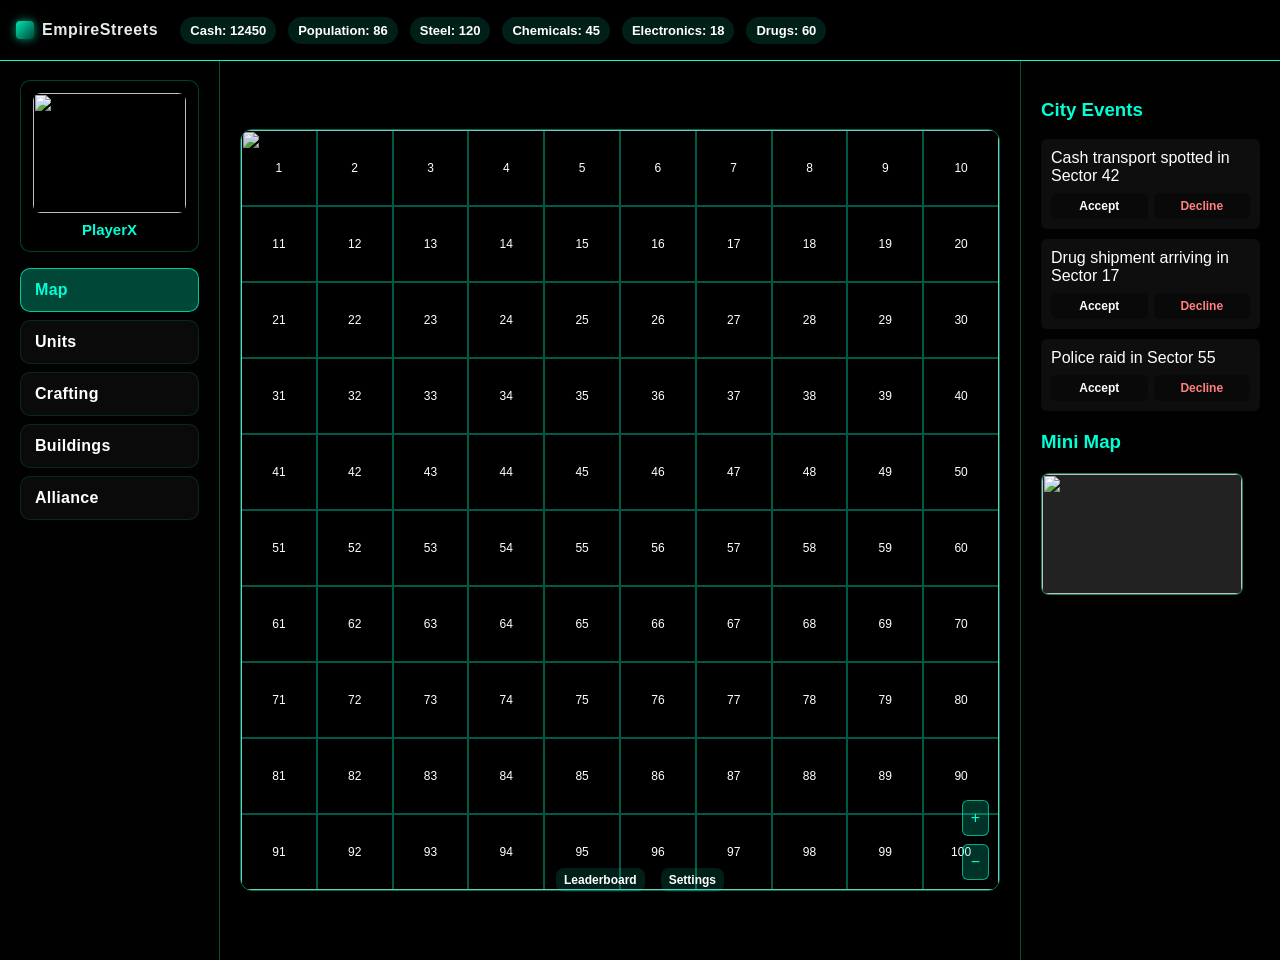
==== map.html @ 86db6366 "Add files via upload" ====
<!DOCTYPE html>
<html lang="en">
<head>
<meta charset="UTF-8">
<title>Street Empires - Map</title>

<link rel="stylesheet" href="assets/css/style.css">
</head>

<body class="page-map">

<div class="topbar">

<a class="topbar-logo" href="menu.html"><span></span>EmpireStreets</a>

<div class="resource">Cash: 12450</div><div class="resource">Population: 86</div>
<div class="resource">Steel: 120</div>
<div class="resource">Chemicals: 45</div>
<div class="resource">Electronics: 18</div>
<div class="resource">Drugs: 60</div>

</div>

<div class="corner-links">
<a class="corner-link" href="leaderboard.html">Leaderboard</a>
<a class="corner-link" href="settings.html">Settings</a>
</div>


<div class="layout">

<!-- LEFT MENU -->

<div class="sidebar">
<div class="sidebar-profile">
<a href="menu.html">
<img src="https://cdn.midjourney.com/4c0ea672-015c-4ef0-95cb-11d614d9dbee/0_1.png">
</a>
<a class="name" href="menu.html">PlayerX</a>
</div>

<div class="menu">
<a class="menu-item active" href="map.html">Map</a>
<a class="menu-item menu-open" href="#" data-panel="units">Units</a>
<a class="menu-item menu-open" href="#" data-panel="quick-links">Crafting</a>
<a class="menu-item menu-open" href="#" data-panel="quick-links">Buildings</a>
<a class="menu-item menu-open" href="#" data-panel="quick-links">Alliance</a>
</div>

</div>


<!-- MAP -->

<div class="map-area">

<div class="map-container">

<div class="map-inner" id="mapInner">

<img class="map-bg"
src="https://cdn.midjourney.com/33ac5d4d-9f94-4dea-8110-e9b5b7b50539/0_2.png">

<div class="grid" id="grid"></div>

</div>

<div class="controls">
<div class="control-btn" id="zoomIn">+</div>
<div class="control-btn" id="zoomOut">−</div>
</div>

<div class="popup" id="popup">

<h4 id="sectorTitle">Sector</h4>

<div>Owner: Neutral</div>
<div>Buildings: Casino</div>

<div class="button">Attack</div>
<div class="button">Scout</div>

</div>

</div>
</div>

<div class="glass-modal hidden" id="quickLinksModal">
<div class="glass-card">
<div class="glass-header">
<div>Quick Links</div>
<button class="glass-close" id="quickLinksClose">×</button>
</div>
<div class="glass-links">
<a href="units.html">Units</a>
<a href="#">Crafting</a>
<a href="buildings.html">Buildings</a>
<a href="alliance.html">Alliance</a>
</div>
</div>
</div>

<div class="glass-modal hidden" id="unitsModal">
<div class="glass-card">
<div class="glass-header">
<div>Units</div>
<button class="glass-close" id="unitsClose">×</button>
</div>
<div class="glass-links">
<a href="#" class="unit-open" data-unit="soldiers">Vojáci</a>
<a href="#" class="unit-open" data-unit="defenders">Obránce</a>
<a href="#" class="unit-open" data-unit="weapons">Zbraně</a>
<a href="#" class="unit-open" data-unit="vehicles">Auta</a>
</div>
</div>
</div>

<div class="glass-modal hidden" id="soldiersModal">
<div class="glass-card">
<div class="glass-header">
<div>Vojáci</div>
<button class="glass-close unit-close" data-close="soldiersModal">×</button>
</div>
<div class="glass-links">
<a href="#">Pěchota</a>
<a href="#">Odstřelovači</a>
<a href="#">Speciál</a>
</div>
</div>
</div>

<div class="glass-modal hidden" id="defendersModal">
<div class="glass-card">
<div class="glass-header">
<div>Obránce</div>
<button class="glass-close unit-close" data-close="defendersModal">×</button>
</div>
<div class="glass-links">
<a href="#">Stráž</a>
<a href="#">Štíty</a>
<a href="#">Protiútok</a>
</div>
</div>
</div>

<div class="glass-modal hidden" id="weaponsModal">
<div class="glass-card">
<div class="glass-header">
<div>Zbraně</div>
<button class="glass-close unit-close" data-close="weaponsModal">×</button>
</div>
<div class="glass-links">
<a href="#">Pistole</a>
<a href="#">Samopaly</a>
<a href="#">Těžké</a>
</div>
</div>
</div>

<div class="glass-modal hidden" id="vehiclesModal">
<div class="glass-card">
<div class="glass-header">
<div>Auta</div>
<button class="glass-close unit-close" data-close="vehiclesModal">×</button>
</div>
<div class="glass-links">
<a href="#">Dodávky</a>
<a href="#">SUV</a>
<a href="#">Obrněné</a>
</div>
</div>
</div>


<!-- RIGHT PANEL -->

<div class="panel">

<h3>City Events</h3>

<div class="event">
Cash transport spotted in Sector 42
<div class="event-actions">
<button class="event-btn accept">Accept</button>
<button class="event-btn decline">Decline</button>
</div>
</div>

<div class="event">
Drug shipment arriving in Sector 17
<div class="event-actions">
<button class="event-btn accept">Accept</button>
<button class="event-btn decline">Decline</button>
</div>
</div>

<div class="event">
Police raid in Sector 55
<div class="event-actions">
<button class="event-btn accept">Accept</button>
<button class="event-btn decline">Decline</button>
</div>
</div>

<h3 class="section-title section-title-spaced">Mini Map</h3>

<div class="minimap">
<img src="https://cdn.midjourney.com/33ac5d4d-9f94-4dea-8110-e9b5b7b50539/0_2.png">
</div>

</div>

</div>


  <script src="assets/js/map.js"></script>
</body>
</html>
---- assets/css/style.css ----
@import url("https://fonts.googleapis.com/css2?family=Bebas+Neue&display=swap");

/* Base */
:root{
--accent: #00ffd5;
--accent-soft: #b9fff2;
--accent-90: rgba(0,255,200,0.9);
--accent-70: rgba(0,255,200,0.7);
--accent-60: rgba(0,255,200,0.6);
--accent-50: rgba(0,255,200,0.5);
--accent-40: rgba(0,255,200,0.4);
--accent-35: rgba(0,255,200,0.35);
--accent-30: rgba(0,255,200,0.3);
--accent-28: rgba(0,255,200,0.28);
--accent-25: rgba(0,255,200,0.25);
--accent-20: rgba(0,255,200,0.2);
--accent-18: rgba(0,255,200,0.18);
--accent-15: rgba(0,255,200,0.15);
--accent-12: rgba(0,255,200,0.12);
--accent-10: rgba(0,255,200,0.1);

}

body{
margin:0;
font-family:Arial, Helvetica, sans-serif;
color:white;
}

body.page-dashboard{
background-attachment:fixed;
}

a{
color:inherit;
text-decoration:none;
}

.section-title{
color:var(--neon-purple);
margin:0 0 10px;
}

.section-title-spaced{
margin-top:20px;
}

.page-menu .menu-title{
text-align:center;
font-family:"Bebas Neue", Arial, Helvetica, sans-serif;
letter-spacing:1px;
margin-top:10px;
grid-column:2;
text-align:left;
}

/* Shared Topbar */
.topbar{
display:flex;
justify-content:flex-start;
gap:12px;
padding:12px 16px;
background:rgba(0,0,0,0.8);
border-bottom:1px solid var(--accent-40);
align-items:center;
}

/* Align resources to the right on desktop topbar without moving the logo */
.page-dashboard .topbar .resource:first-of-type{
margin-left:auto;
}

.page-dashboard .topbar .resource:last-of-type{
margin-right:0;
}

.corner-links{
position:fixed;
top:12px;
right:16px;
display:flex;
gap:28px;
z-index:20;
}

.page-menu .corner-links{
right:50px;
}

.corner-link{
color:var(--neon-purple);
font-weight:bold;
padding:6px 10px;
border:1px solid var(--neon-green-70);
border-radius:8px;
background:var(--accent-12);
transition:transform 0.15s ease, box-shadow 0.15s ease;
box-shadow:0 0 10px var(--accent-15), 0 0 10px var(--neon-purple-70);
}

.corner-link:hover{
transform:scale(1.06);
box-shadow:0 0 16px var(--accent-35), 0 0 16px var(--neon-yellow-70);
}

.corner-link.active{
background:var(--accent-18);
border-color:var(--neon-yellow);
color:var(--neon-yellow);
box-shadow:0 0 16px var(--accent-50), 0 0 16px var(--neon-yellow-70);
}

.topbar-logo{
display:inline-flex;
align-items:center;
gap:8px;
font-weight:bold;
color:#e6ebeb;
letter-spacing:0.6px;
margin-right:10px;
}

.topbar-logo span{
display:inline-flex;
width:18px;
height:18px;
border-radius:4px;
background:linear-gradient(135deg, var(--accent-90), rgba(0,180,140,0.4));
box-shadow:0 0 10px var(--accent-60);
}

.topbar-logo:hover{
color:var(--accent-soft);
}

.topbar-link{
color:var(--accent);
font-weight:bold;
padding:6px 10px;
border:1px solid var(--accent-35);
border-radius:8px;
background:var(--accent-12);
transition:transform 0.15s ease, box-shadow 0.15s ease;
box-shadow:0 0 10px var(--accent-15);
}

.topbar-link:hover{
transform:scale(1.06);
box-shadow:0 0 16px var(--accent-35);
}

.topbar-sub{
position:fixed;
top:60px;
left:16px;
z-index:15;
}
.resource{
color:var(--neon-yellow);
font-weight:bold;
background:var(--accent-12);
border:1px solid var(--neon-purple-70);
padding:6px 10px;
border-radius:999px;
font-size:13px;
transition:transform 0.15s ease, box-shadow 0.15s ease;
box-shadow:0 0 10px var(--accent-15), 0 0 12px var(--neon-yellow-70);
}

.resource:hover{
transform:scale(1.06);
box-shadow:0 0 16px var(--accent-35), 0 0 18px var(--neon-yellow-70);
}

/* Dashboard Pages (menu/buildings/alliance/leaderboard/settings) */
body.page-dashboard{
background:url("https://cdn.midjourney.com/411f7673-29dc-4af8-a773-c86cf4a7809a/0_2.png");
background-size:cover;
background-position:center;
background-repeat:no-repeat;
background-attachment:fixed;
}

body.page-dashboard::before{
content:"";
position:fixed;
top:0;
left:0;
width:100%;
height:100%;
background:rgba(0,0,0,0.75);
z-index:-1;
backdrop-filter:blur(2px);
}

.page-menu #matrix{
position:fixed;
top:0;
left:0;
width:100%;
height:100%;
opacity:0.25;
z-index:-2;
pointer-events:none;
}

.page-dashboard .container{
width:1100px;
margin:40px auto 40px 300px;
display:grid;
grid-template-columns:240px 1fr;
gap:30px;
}

.page-dashboard .player-card{
grid-column:2;
background:rgba(0,0,0,0.7);
padding:20px;
border-radius:10px;
border:1px solid var(--accent-20);
box-shadow:0 12px 40px rgba(0,0,0,0.45);
display:grid;
grid-template-columns:220px 1fr;
gap:24px;
align-items:center;
margin-top:12px;
}

.page-dashboard .player-actions{
grid-column:2;
display:flex;
gap:14px;
margin-top:16px;
}

.page-dashboard .player-actions .menu-item{
text-align:center;
padding:14px 16px;
font-size:16px;
}

.page-dashboard .player-card img{
width:100%;
height:300px;
object-fit:contain;
background:rgba(0,0,0,0.6);
border-radius:10px;
margin-bottom:15px;
border:1px solid var(--accent-20);
}

.page-dashboard .player-info{
display:flex;
flex-direction:column;
gap:12px;
}

.page-dashboard .player-name{
font-size:34px;
color:var(--neon-yellow);
text-align:left;
}

.page-dashboard .stat{
margin-top:8px;
font-size:19px;
color:var(--neon-green);
text-align:left;
}

.page-dashboard .page-title{
grid-column:2;
text-align:center;
margin:0 0 6px;
color:var(--neon-purple);
font-size:28px;
letter-spacing:0.6px;
}

.page-dashboard .page-subtitle{
grid-column:2;
text-align:center;
margin:0 0 18px;
color:var(--neon-green);
font-size:16px;
}

.page-map .page-title,
.page-registrace .page-title{
grid-column:1 / span 2;
text-align:center;
margin:0 0 6px;
color:var(--accent);
font-size:24px;
letter-spacing:0.6px;
}

.page-map .page-subtitle,
.page-registrace .page-subtitle{
grid-column:1 / span 2;
text-align:center;
margin:0 0 12px;
color:var(--accent-soft);
font-size:14px;
}

.page-dashboard .content{
grid-column:2;
background:rgba(0,0,0,0.7);
padding:20px;
border-radius:10px;
border:1px solid var(--accent-20);
box-shadow:0 12px 40px rgba(0,0,0,0.45);
margin-top:40px;
}

.page-dashboard .menu{
position:fixed;
left:40px;
top:140px;
display:flex;
flex-direction:column;
gap:16px;
margin:0;
max-width:220px;
width:220px;
background:rgba(0,0,0,0.55);
border:1px solid var(--accent-20);
border-radius:16px;
padding:16px;
box-shadow:0 16px 40px rgba(0,0,0,0.5);
align-items:flex-start;
}

.page-dashboard .menu-link{
position:fixed;
left:40px;
top:520px;
max-width:220px;
width:220px;
text-align:left;
padding-left:0;
margin:0;
z-index:15;
}

.page-dashboard .menu-link .menu-item{
padding:14px 16px;
font-size:16px;
background:rgba(0,0,0,0.55);
}

.page-dashboard .menu-item{
background:rgba(0,0,0,0.35);
backdrop-filter:blur(10px);
padding:22px 20px;
text-align:left;
border-radius:10px;
font-size:18px;
cursor:pointer;
border:1px solid var(--accent-35);
color:white;
display:block;
width:100%;
box-shadow:0 0 20px var(--accent-15), inset 0 0 12px var(--accent-10);
transition:transform 0.15s ease, box-shadow 0.15s ease, border-color 0.15s ease, background 0.15s ease;
}

.page-dashboard .menu-item:hover{
background:var(--accent-12);
border-color:var(--accent-70);
box-shadow:0 0 28px var(--accent-35), 0 0 18px var(--neon-purple-70), inset 0 0 16px var(--accent-20);
transform:translateY(-2px);
}

.page-dashboard .menu-item.active{
background:var(--accent-18);
border-color:var(--accent-90);
color:var(--accent);
box-shadow:0 0 32px var(--accent-50), 0 0 20px var(--neon-yellow-70), inset 0 0 18px var(--accent-25);
}

.page-dashboard .menu-profile{
display:flex;
align-items:center;
gap:10px;
padding:10px;
border-radius:12px;
border:1px solid var(--accent-20);
background:rgba(0,0,0,0.55);
color:white;
width:100%;
}

.page-dashboard .menu-profile img{
width:36px;
height:36px;
border-radius:8px;
object-fit:cover;
border:1px solid var(--accent-20);
}

.page-dashboard .menu-profile .name{
font-weight:bold;
color:var(--accent);
font-size:14px;
}

/* Menu (Dashboard) specific */
.page-menu .events{
position:fixed;
right:50px;
top:120px;
max-width:220px;
width:220px;
background:rgba(0,0,0,0.7);
padding:14px;
border-radius:10px;
}


.page-units .units-cards{
grid-column:2;
display:grid;
grid-template-columns:repeat(2,1fr);
gap:16px;
margin-top:16px;
}

.page-units .unit-card{
background:rgba(0,0,0,0.55);
border:1px solid var(--accent-20);
border-radius:12px;
padding:14px;
box-shadow:0 10px 24px rgba(0,0,0,0.45);
display:block;
color:inherit;
text-decoration:none;
cursor:pointer;
appearance:none;
}

.page-units .unit-card:hover{
background:var(--accent-12);
border-color:var(--accent-70);
box-shadow:0 12px 28px var(--accent-35);
}

.page-units .unit-category.active{
background:var(--accent-15);
border-color:var(--accent-70);
box-shadow:0 0 18px var(--accent-25);
}

.page-units .unit-title{
color:var(--neon-purple);
font-weight:bold;
margin-bottom:6px;
}

.page-units .unit-desc{
color:var(--accent-soft);
font-size:13px;
}

.page-units .unit-list{
grid-template-columns:1fr;
gap:10px;
margin-top:6px;
}

.page-units .unit-meta{
margin-top:6px;
color:var(--accent-soft);
font-size:12px;
font-weight:normal;
}

.page-units .unit-empty{
display:none;
margin-top:8px;
padding:10px 12px;
border-radius:10px;
border:1px dashed var(--accent-25);
color:var(--accent-soft);
background:rgba(0,0,0,0.35);
}

.page-menu .event{
background:rgba(255,255,255,0.05);
padding:10px;
margin-top:10px;
border-radius:5px;
font-size:14px;
}

.page-menu .event-actions{
margin-top:10px;
display:flex;
gap:8px;
}

.page-menu .event-btn{
flex:1;
padding:8px;
border-radius:6px;
border:1px solid var(--neon-green-70);
background:rgba(0,0,0,0.35);
backdrop-filter:blur(6px);
color:var(--neon-green);
cursor:pointer;
font-weight:bold;
box-shadow:0 0 16px var(--accent-25), 0 0 12px var(--neon-green-70), inset 0 0 10px var(--accent-15);
transition:transform 0.12s ease, box-shadow 0.12s ease, background 0.12s ease, border-color 0.12s ease;
}

.page-menu .event-btn.accept{
color:var(--neon-green);
}

.page-menu .event-btn:hover{
background:var(--accent-15);
border-color:var(--neon-green);
box-shadow:0 0 22px var(--neon-green-70), inset 0 0 12px var(--accent-25);
transform:translateY(-1px);
}

.page-menu .event-btn.decline{
border-color:rgba(255,80,80,0.6);
color:#ff8080;
box-shadow:0 0 16px rgba(255,80,80,0.25), inset 0 0 10px rgba(255,80,80,0.15);
}

.page-menu .event-btn.decline:hover{
background:rgba(255,80,80,0.12);
border-color:rgba(255,80,80,0.9);
box-shadow:0 0 22px rgba(255,80,80,0.45), inset 0 0 12px rgba(255,80,80,0.25);
}

.page-menu .event-status{
margin-top:8px;
font-size:12px;
color:var(--accent-soft);
}

/* Buildings */
.page-buildings .building{
background:rgba(255,255,255,0.05);
border:1px solid var(--accent-20);
padding:12px;
margin-top:12px;
border-radius:8px;
}

.page-buildings .building-cards{
display:grid;
grid-template-columns:repeat(2,1fr);
gap:12px;
margin-bottom:12px;
}

.page-buildings .building-card{
display:block;
padding:12px;
border-radius:10px;
border:1px solid var(--accent-20);
background:rgba(0,0,0,0.55);
color:var(--neon-purple);
font-weight:bold;
text-decoration:none;
text-align:left;
cursor:pointer;
appearance:none;
}

.page-buildings .building-card:hover{
background:var(--accent-12);
border-color:var(--accent-70);
}

.page-buildings .building-category.active{
background:var(--accent-15);
border-color:var(--accent-70);
box-shadow:0 0 18px var(--accent-25);
}

.page-buildings .building-list{
grid-template-columns:1fr;
gap:10px;
margin-top:6px;
}

.page-buildings .building-meta{
display:block;
margin-top:6px;
font-size:12px;
color:var(--accent-soft);
font-weight:normal;
}

.page-buildings .building-empty{
display:none;
margin-top:8px;
padding:10px 12px;
border-radius:10px;
border:1px dashed var(--accent-25);
color:var(--accent-soft);
background:rgba(0,0,0,0.35);
}

.page-buildings .queue{
margin-top:15px;
font-size:14px;
color:var(--accent-soft);
}

/* Alliance */
.page-alliance .member{
background:rgba(255,255,255,0.05);
border:1px solid var(--accent-20);
padding:10px;
margin-top:10px;
border-radius:8px;
}

.page-alliance .perks{
margin-top:15px;
font-size:14px;
color:var(--accent-soft);
}

.page-alliance .chat-panel{
margin-top:16px;
background:rgba(0,0,0,0.6);
border:1px solid var(--accent-20);
border-radius:12px;
padding:12px;
display:flex;
flex-direction:column;
gap:10px;
}

.page-alliance .chat-header{
color:var(--neon-purple);
font-weight:bold;
}

.page-alliance .chat-messages{
max-height:220px;
overflow:auto;
display:flex;
flex-direction:column;
gap:8px;
padding-right:4px;
}

.page-alliance .chat-message{
background:rgba(255,255,255,0.05);
border:1px solid var(--accent-20);
border-radius:10px;
padding:8px 10px;
display:flex;
flex-wrap:wrap;
gap:6px;
align-items:center;
}

.page-alliance .chat-time{
color:var(--accent-soft);
font-size:11px;
opacity:0.8;
}

.page-alliance .chat-name{
color:var(--accent);
font-weight:bold;
margin-right:6px;
}

.page-alliance .chat-text{
color:var(--accent-soft);
}

.page-alliance .chat-input{
display:flex;
gap:8px;
}

.page-alliance .chat-color{
position:relative;
width:28px;
height:28px;
flex:0 0 auto;
}

.page-alliance .chat-color-btn{
width:28px;
height:28px;
border-radius:8px;
border:1px solid var(--accent-20);
background:rgba(0,0,0,0.5);
cursor:pointer;
}

.page-alliance .chat-color input[type="color"]{
position:absolute;
inset:0;
opacity:0;
cursor:pointer;
}

.page-alliance .chat-input input{
flex:1;
background:rgba(0,0,0,0.5);
border:1px solid var(--accent-20);
border-radius:8px;
padding:8px 10px;
color:white;
}

.page-alliance .chat-input button{
background:rgba(0,0,0,0.45);
border:1px solid var(--accent-60);
color:var(--accent);
border-radius:8px;
padding:8px 12px;
font-weight:bold;
cursor:pointer;
}

.page-alliance .chat-input button:hover{
background:var(--accent-12);
border-color:var(--accent-90);
}

/* Leaderboard */
.page-leaderboard .table{
width:100%;
border-collapse:collapse;
margin-top:10px;
}

.page-leaderboard .table th,
.page-leaderboard .table td{
border-bottom:1px solid var(--accent-20);
padding:10px;
text-align:left;
}

.page-leaderboard .table th{
color:var(--neon-purple);
}

/* Settings */
.page-settings .setting{
background:rgba(255,255,255,0.05);
border:1px solid var(--accent-20);
padding:12px;
margin-top:12px;
border-radius:8px;
}

.page-settings .setting span{
color:var(--accent-soft);
}

/* Units */
.page-units .unit{
background:rgba(255,255,255,0.05);
border:1px solid var(--accent-20);
padding:12px;
margin-top:12px;
border-radius:8px;
}

.page-units .unit-queue{
margin-top:15px;
font-size:14px;
color:var(--accent-soft);
}

/* Map */
body.page-map{
background:#050505;
overflow:hidden;
}

.page-map .topbar{
position:fixed;
top:0;
width:100%;
height:60px;
align-items:center;
background:rgba(0,0,0,0.85);
border-bottom:1px solid var(--accent);
z-index:10;
padding:0 16px;
}

.page-map .layout{
display:grid;
grid-template-columns:220px 1fr 260px;
height:100vh;
padding-top:60px;
}

.page-map .sidebar{
background:rgba(0,0,0,0.85);
border-right:1px solid var(--accent-30);
padding:20px;
}

.page-map .logo{
font-size:22px;
color:var(--accent);
margin-bottom:25px;
text-align:center;
}

.page-map .sidebar-profile{
background:rgba(0,0,0,0.7);
border:1px solid var(--accent-25);
border-radius:10px;
padding:12px;
margin-bottom:16px;
text-align:center;
}

.page-map .sidebar-profile img{
width:100%;
height:120px;
object-fit:contain;
border-radius:8px;
margin-bottom:8px;
}

.page-map .sidebar-profile .name{
color:var(--accent);
font-weight:bold;
font-size:15px;
}

.page-map .menu{
display:flex;
flex-direction:column;
gap:8px;
}

.page-map .menu-item{
display:flex;
align-items:center;
gap:10px;
padding:12px 14px;
background:rgba(255,255,255,0.04);
border:1px solid var(--accent-12);
border-radius:10px;
color:white;
font-weight:bold;
letter-spacing:0.3px;
transition:transform 0.15s ease, background 0.15s ease, border-color 0.15s ease;
}

.page-map .menu-item:hover{
background:var(--accent-18);
border-color:var(--accent-50);
transform:translateX(4px);
}

.page-map .menu-item:focus-visible{
outline:2px solid var(--accent);
outline-offset:2px;
}

.page-map .menu-item.active{
background:var(--accent-28);
border-color:var(--accent-70);
color:var(--accent);
}

.page-map .map-area{
display:flex;
justify-content:center;
align-items:center;
background:black;
padding:20px;
position:relative;
overflow:hidden;
user-select:none;
touch-action:none;
}

.page-map .map-container{
position:relative;
width:100%;
height:100%;
border-radius:12px;
overflow:hidden;
border:1px solid var(--accent-40);
aspect-ratio:16 / 9;
max-width:1200px;
max-height:calc(100vh - 140px);
z-index:2;
touch-action:none;
user-select:none;
}

.page-map .map-inner{
position:absolute;
inset:0;
transform-origin:center center;
transition:transform 0.2s ease;
}

.page-map .map-bg{
position:absolute;
width:100%;
height:100%;
object-fit:cover;
}

.page-map .grid{
position:absolute;
top:0;
left:0;
width:100%;
height:100%;
display:grid;
grid-template-columns:repeat(10,1fr);
grid-template-rows:repeat(10,1fr);
}

.page-map .sector{
border:1px solid var(--accent-35);
display:flex;
align-items:center;
justify-content:center;
font-size:12px;
cursor:pointer;
background:rgba(0,0,0,0.08);
transition:0.2s;
}

.page-map .sector:hover{
background:var(--accent-40);
}

.page-map .panel{
background:rgba(0,0,0,0.85);
border-left:1px solid var(--accent-30);
padding:20px;
}

.page-map .panel h3{
color:var(--accent);
}

.page-map .event{
background:rgba(255,255,255,0.05);
padding:10px;
margin-top:10px;
border-radius:6px;
}

.page-map .event-actions{
margin-top:8px;
display:flex;
gap:6px;
}

.page-map .event-btn{
flex:1;
padding:6px 8px;
border-radius:6px;
border:1px solid var(--neon-green-70);
background:rgba(0,0,0,0.35);
color:var(--neon-green);
cursor:pointer;
font-weight:bold;
font-size:12px;
}

.page-map .event-btn.accept{
color:var(--neon-green);
}

.page-map .event-btn:hover{
background:var(--accent-12);
border-color:var(--neon-green);
box-shadow:0 0 12px var(--neon-green-70);
}

.page-map .event-btn.disabled{
opacity:0.6;
cursor:not-allowed;
}

.page-map .event-btn.decline{
border-color:rgba(255,80,80,0.6);
color:#ff8080;
}

.page-map .event-btn.decline:hover{
background:rgba(255,80,80,0.12);
}

.page-map .event-status{
margin-top:6px;
font-size:12px;
color:var(--accent-soft);
}

.page-map .minimap{
width:200px;
height:120px;
background:#222;
margin-top:20px;
border:1px solid var(--accent-40);
overflow:hidden;
border-radius:8px;
}

.page-map .minimap img{
width:100%;
height:100%;
object-fit:cover;
}

.page-map .controls{
position:absolute;
right:10px;
bottom:10px;
display:flex;
flex-direction:column;
gap:8px;
z-index:3;
}

.page-map .control-btn{
background:var(--accent-20);
border:1px solid var(--accent-60);
color:var(--accent);
padding:8px;
cursor:pointer;
border-radius:6px;
}

.page-map .control-btn:hover{
background:var(--accent-40);
}

.page-map .popup{
position:absolute;
right:10px;
top:10px;
width:220px;
background:rgba(0,0,0,0.9);
border:1px solid var(--accent);
padding:15px;
border-radius:10px;
display:none;
}

.page-map .popup h4{
margin-top:0;
color:var(--accent);
}

.page-map .button{
margin-top:10px;
padding:8px;
background:var(--accent);
color:black;
border-radius:6px;
cursor:pointer;
text-align:center;
}

/* Map Glass Modal */
.page-map .glass-modal,
.page-menu .glass-modal,
.page-buildings .glass-modal,
.page-units .glass-modal{
position:fixed;
inset:0;
background:rgba(0,0,0,0.6);
display:flex;
align-items:center;
justify-content:center;
z-index:50;
}

.page-map .glass-modal.hidden,
.page-menu .glass-modal.hidden,
.page-buildings .glass-modal.hidden,
.page-units .glass-modal.hidden{
display:none;
}

.page-map .glass-card,
.page-menu .glass-card,
.page-buildings .glass-card,
.page-units .glass-card{
width:320px;
background:rgba(0,0,0,0.45);
backdrop-filter:blur(12px);
border:1px solid var(--accent-20);
border-radius:14px;
padding:16px;
box-shadow:0 20px 50px rgba(0,0,0,0.6);
}

.page-map .glass-header,
.page-menu .glass-header,
.page-buildings .glass-header,
.page-units .glass-header{
display:flex;
justify-content:space-between;
align-items:center;
color:var(--accent);
font-weight:bold;
margin-bottom:12px;
}

.page-map .glass-close,
.page-menu .glass-close,
.page-buildings .glass-close,
.page-units .glass-close{
background:transparent;
border:1px solid var(--accent-35);
color:var(--accent);
border-radius:8px;
width:28px;
height:28px;
cursor:pointer;
}

.page-map .glass-links,
.page-menu .glass-links,
.page-buildings .glass-links,
.page-units .glass-links{
display:flex;
flex-direction:column;
gap:10px;
}

.page-map .glass-links a,
.page-menu .glass-links a,
.page-buildings .glass-links a,
.page-units .glass-links a{
padding:10px 12px;
border-radius:10px;
border:1px solid var(--accent-20);
background:rgba(0,0,0,0.4);
color:white;
text-align:left;
}

.page-menu .glass-links .glass-item{
padding:10px 12px;
border-radius:10px;
border:1px solid var(--accent-20);
background:rgba(0,0,0,0.4);
color:white;
text-align:left;
cursor:pointer;
appearance:none;
display:flex;
flex-direction:column;
gap:4px;
}

.page-menu .glass-links .glass-item:hover{
background:var(--accent-12);
}

.page-menu .glass-links .glass-item strong{
color:var(--accent);
font-weight:bold;
}

.page-menu .glass-links .glass-item span{
color:var(--accent-soft);
font-size:12px;
}

.page-map .glass-links a:hover,
.page-menu .glass-links a:hover,
.page-buildings .glass-links a:hover,
.page-units .glass-links a:hover{
background:var(--accent-12);
}

.page-buildings .glass-links div{
padding:10px 12px;
border-radius:10px;
border:1px solid var(--accent-20);
background:rgba(0,0,0,0.4);
color:white;
display:flex;
justify-content:space-between;
align-items:center;
}

.page-buildings .glass-links span{
color:var(--accent-soft);
font-size:12px;
letter-spacing:0.4px;
}

.page-buildings .glass-links strong{
color:var(--accent);
font-weight:bold;
}

.page-units .glass-links div{
padding:10px 12px;
border-radius:10px;
border:1px solid var(--accent-20);
background:rgba(0,0,0,0.4);
color:white;
display:flex;
justify-content:space-between;
align-items:center;
}

.page-units .glass-links span{
color:var(--accent-soft);
font-size:12px;
letter-spacing:0.4px;
}

.page-units .glass-links strong{
color:var(--accent);
font-weight:bold;
}

/* Registration */
body.page-registrace{
height:100vh;
overflow:hidden;
display:flex;
justify-content:center;
align-items:center;
}

.page-registrace .topbar{
position:fixed;
top:0;
left:0;
width:100%;
height:60px;
align-items:center;
padding:0 16px;
background:rgba(0,0,0,0.7);
border-bottom:1px solid var(--accent-40);
z-index:3;
}

.page-registrace .background{
position:fixed;
top:0;
left:0;
width:100%;
height:100%;
background-image:url("../../img/logo.jpeg");
background-size:cover;
background-position:center;
filter:brightness(0.8);
z-index:-3;
}

.page-registrace #matrix{
position:fixed;
top:0;
left:0;
width:100%;
height:100%;
opacity:0.35;
z-index:-2;
}

.page-registrace .container{
background:rgba(0,0,0,0.45);
backdrop-filter:blur(8px);
padding:40px;
border-radius:12px;
width:320px;
box-shadow:0 0 30px var(--accent-60);
}

.page-registrace .title{
text-align:center;
font-size:34px;
margin-bottom:20px;
color:var(--accent);
}

.page-registrace input{
width:100%;
padding:12px;
margin-top:10px;
border:none;
border-radius:6px;
background:rgba(0,0,0,0.6);
color:white;
}

.page-registrace button{
width:100%;
margin-top:20px;
padding:12px;
background:var(--accent);
border:none;
border-radius:6px;
font-weight:bold;
cursor:pointer;
}

.page-registrace button:hover{
background:#00c7a8;
}

.page-registrace .register{
text-align:center;
margin-top:15px;
font-size:14px;
}

.page-registrace a{
color:var(--accent);
}

.page-registrace p{
text-align:center;
font-size:14px;
color:var(--accent-soft);
margin:8px 0;
}

.page-registrace .footer{
position:fixed;
left:0;
right:0;
bottom:0;
text-align:center;
font-size:12px;
color:var(--accent-soft);
opacity:0.85;
pointer-events:auto;
background:rgba(0,0,0,0.7);
border-top:1px solid var(--accent-20);
padding:8px 10px;
}

.page-registrace .footer-media{
display:flex;
align-items:center;
justify-content:center;
gap:10px;
margin-bottom:6px;
}

.page-registrace .footer-thumb{
width:42px;
height:42px;
object-fit:cover;
border-radius:8px;
border:1px solid var(--accent-20);
box-shadow:0 0 12px var(--accent-20);
}

.page-registrace .footer-slogan{
color:var(--neon-purple);
font-size:12px;
letter-spacing:0.3px;
text-shadow:0 0 10px var(--neon-purple-70);
}

.page-registrace .footer-links{
margin-top:6px;
display:flex;
flex-wrap:wrap;
gap:10px;
justify-content:center;
}

.page-registrace .footer-links a{
color:var(--accent);
font-size:12px;
text-decoration:none;
padding:4px 8px;
border-radius:6px;
border:1px solid var(--accent-20);
background:rgba(0,0,0,0.35);
}

.page-registrace .footer-links a:hover{
background:var(--accent-12);
}

/* Mobile */
@media (max-width: 900px){
html, body{
overflow-x:hidden;
}

.page-registrace .corner-links{
display:none;
}

.page-dashboard .corner-links{
position:static;
order:99;
margin-top:auto;
justify-content:center;
gap:10px;
}

body.page-dashboard{
padding-bottom:0;
display:flex;
flex-direction:column;
min-height:100vh;
}

.page-dashboard .topbar,
.page-registrace .topbar{
flex-wrap:wrap;
gap:8px;
}

.page-dashboard .topbar{
justify-content:center;
}

.page-dashboard .topbar-logo{
width:100%;
justify-content:center;
}

.page-dashboard .topbar-logo{
font-size:20px;
}

.page-registrace .topbar-logo{
font-size:20px;
}

.page-dashboard .resource{
font-size:12px;
padding:5px 8px;
}

.page-dashboard .topbar .resource:first-of-type{
margin-left:0;
}

.page-dashboard .topbar .resource:last-of-type{
margin-right:0;
}

/* Reduce clutter on mobile topbar */
.page-dashboard .topbar .resource:nth-of-type(n+4){
display:inline-flex;
}

.page-dashboard .container{
width:100%;
margin:16px 0 24px;
padding:0 12px;
grid-template-columns:1fr;
flex:1 0 auto;
max-width:95%;
margin-left:auto;
margin-right:auto;
}

.page-dashboard .menu{
position:static;
flex-direction:column;
flex-wrap:nowrap;
gap:12px;
max-width:100%;
width:100%;
}

.page-menu .menu{
max-width:90%;
margin-left:auto;
margin-right:auto;
}

.page-buildings .menu,
.page-units .menu{
max-width:90%;
margin-left:auto;
margin-right:auto;
}

.page-alliance .menu{
max-width:90%;
margin-left:auto;
margin-right:auto;
}

.page-dashboard .menu-link{
position:static;
order:99;
width:100%;
max-width:100%;
margin-top:8px;
text-align:left;
align-self:stretch;
}

.page-dashboard .menu-link .menu-item{
width:100%;
}

.page-menu .menu-link{
width:calc(100% - 20px);
margin-right:20px;
}

.page-menu .menu-link{
max-width:70%;
margin-left:auto;
margin-right:auto;
}

.page-buildings .menu-link,
.page-units .menu-link{
width:calc(100% - 20px);
margin-right:20px;
max-width:70%;
margin-left:auto;
margin-right:auto;
}

.page-alliance .menu-link{
width:calc(100% - 20px);
margin-right:20px;
max-width:70%;
margin-left:auto;
margin-right:auto;
}

.page-dashboard .menu-item{
font-size:16px;
padding:12px 10px;
width:100%;
}

.page-dashboard .menu .menu-item{
font-size:16px;
padding:14px 12px;
}

.page-dashboard .menu-link .menu-item{
font-size:11px;
padding:6px 8px;
}

.page-menu .menu .menu-item,
.page-menu .menu-link .menu-item{
max-width:100%;
width:100%;
}

.page-buildings .menu .menu-item,
.page-buildings .menu-link .menu-item,
.page-units .menu .menu-item,
.page-units .menu-link .menu-item{
max-width:100%;
width:100%;
}

.page-alliance .menu .menu-item,
.page-alliance .menu-link .menu-item{
max-width:100%;
width:100%;
}

.page-dashboard .player-actions{
width:100%;
flex-direction:row;
gap:100px;
margin-top:12px;
max-width:450px;
margin-left:auto;
margin-right:auto;
}

.page-dashboard .player-actions .menu-item{
font-size:14px;
padding:10px 8px;
flex:1;
}

/* Mobile friendly tabs: Units / Buildings / Alliance */
.page-units .content,
.page-buildings .content,
.page-alliance .content{
padding:14px;
width:100%;
}

.page-units .units-cards,
.page-buildings .building-cards{
grid-template-columns:1fr;
gap:10px;
}

.page-units .unit-card,
.page-buildings .building-card{
padding:12px;
}

.page-units .unit-desc,
.page-buildings .building-card{
font-size:13px;
}

.page-alliance .member,
.page-buildings .building,
.page-units .unit{
padding:10px;
font-size:14px;
}

.page-menu .container{
min-height:calc(100vh - 120px);
display:flex;
flex-direction:column;
justify-content:flex-end;
padding-bottom:40px;
}

.page-units .container,
.page-buildings .container,
.page-alliance .container{
min-height:calc(100vh - 120px);
display:flex;
flex-direction:column;
justify-content:flex-end;
gap:12px;
padding-bottom:40px;
}

.page-menu .events{
position:static;
max-width:100%;
width:100%;
}


.page-units .units-cards{
grid-template-columns:1fr;
max-width:85%;
width:100%;
margin-left:auto;
margin-right:auto;
}

.page-dashboard .menu-link{
max-width:100%;
}

.page-dashboard .menu-link .menu-item{
width:100%;
}

.page-dashboard .player-card img{
height:240px;
width:100%;
display:block;
object-fit:contain;
background:rgba(0,0,0,0.6);
}

.page-dashboard .player-name{
font-size:18px;
}

.page-dashboard .stat{
font-size:13px;
}

.page-dashboard .content{
padding:16px;
width:100%;
max-width:90%;
margin-left:auto;
margin-right:auto;
}

.page-dashboard .player-card{
margin-top:0;
padding:0;
grid-template-columns:1fr;
gap:12px;
position:relative;
overflow:hidden;
}

.page-dashboard .player-info{
position:absolute;
left:0;
right:0;
bottom:0;
padding:12px 14px;
background:linear-gradient(180deg, rgba(0,0,0,0) 0%, rgba(0,0,0,0.65) 55%, rgba(0,0,0,0.85) 100%);
}

.page-dashboard .content{
margin-top:0;
}

.page-menu .events{
padding:16px;
}

.page-menu .events{
max-width:360px;
width:100%;
margin:0 auto;
}

.page-menu .player-card,
.page-menu .player-actions,
.page-menu .events{
max-width:100%;
width:calc(100% - 20px);
margin-left:0;
margin-right:20px;
}

.page-menu .events{
max-width:90%;
width:100%;
margin-left:auto;
margin-right:auto;
}

.page-menu .events .section-title{
font-size:16px;
margin-bottom:8px;
}

.page-menu .event{
padding:8px;
margin-top:8px;
font-size:13px;
}

.page-menu .event-actions{
margin-top:8px;
gap:6px;
}

.page-menu .event-btn{
padding:6px 8px;
font-size:12px;
}

body.page-map{
overflow:auto;
}

.page-map .topbar{
height:auto;
flex-wrap:wrap;
padding:10px 12px;
}

.page-map .layout{
grid-template-columns:1fr;
height:auto;
}

.page-map .sidebar{
border-right:none;
border-bottom:1px solid var(--accent-30);
}

.page-map .map-area{
padding:12px;
}

.page-map .map-container{
max-width:100%;
max-height:none;
aspect-ratio:16 / 9;
}

.page-map .panel{
border-left:none;
border-top:1px solid var(--accent-30);
}

.page-map .controls{
right:12px;
bottom:12px;
}

.page-map .control-btn{
padding:12px;
font-size:18px;
}

.page-map .sector{
font-size:10px;
}

.page-map .sidebar-profile img{
height:100px;
}

.page-map .sidebar-profile{
padding:14px;
}

.page-map .sidebar-profile img{
height:160px;
}

.page-map .sidebar-profile .name{
font-size:16px;
}

body.page-registrace{
padding-top:60px;
height:auto;
overflow:auto;
}

.page-registrace .container{
width:86%;
padding:28px;
margin:260px auto 100px;
}

.page-registrace .title{
font-size:28px;
}
}

.corner-links{
position:fixed;
top:auto;
bottom:8px;
right:0;
left:0;
justify-content:center;
gap:16px;
}

.corner-link{
font-size:12px;
padding:5px 8px;
}

.page-menu .corner-links{
right:50px;
left:auto;
justify-content:flex-end;
}
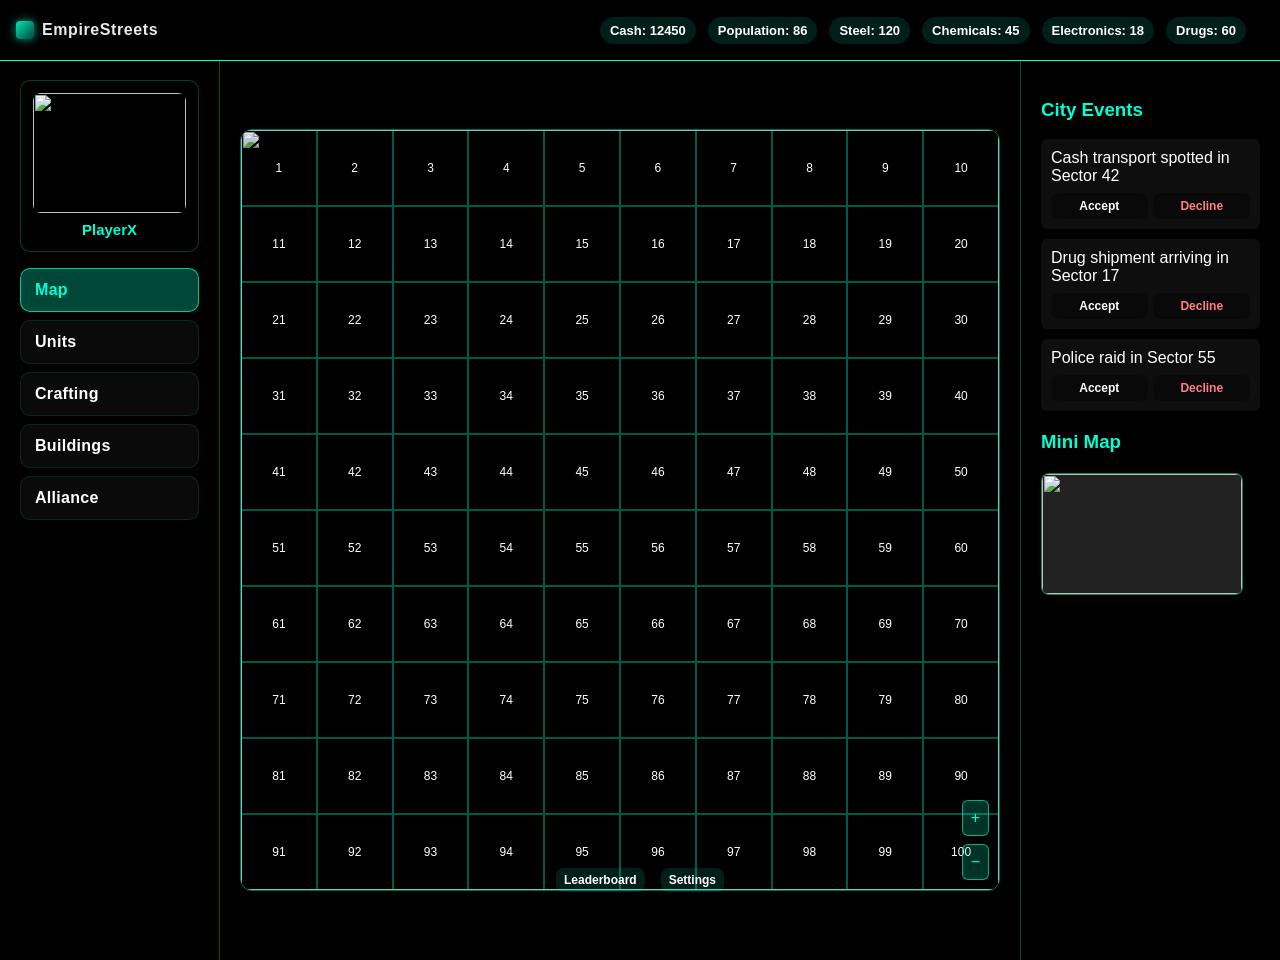
==== commit 3e6edfe9: "Add files via upload" ====
--- a/map.html
+++ b/map.html
@@ -11,13 +11,15 @@
 
 <div class="topbar">
 
-<a class="topbar-logo" href="menu.html"><span></span>EmpireStreets</a>
-
-<div class="resource">Cash: 12450</div><div class="resource">Population: 86</div>
-<div class="resource">Steel: 120</div>
-<div class="resource">Chemicals: 45</div>
-<div class="resource">Electronics: 18</div>
-<div class="resource">Drugs: 60</div>
+<a class="topbar-logo" href="menu.html"><span></span>EmpireStreets</a>
+
+<div class="topbar-resources">
+<div class="resource">Cash: 12450</div><div class="resource">Population: 86</div>
+<div class="resource">Steel: 120</div>
+<div class="resource">Chemicals: 45</div>
+<div class="resource">Electronics: 18</div>
+<div class="resource">Drugs: 60</div>
+</div>
 
 </div>
 
--- a/assets/css/style.css
+++ b/assets/css/style.css
@@ -797,6 +797,15 @@
 padding:0 16px;
 }
 
+.page-map .topbar-resources{
+margin-left:auto;
+display:flex;
+flex-wrap:wrap;
+gap:12px;
+justify-content:flex-end;
+margin-right:50px;
+}
+
 .page-map .layout{
 display:grid;
 grid-template-columns:220px 1fr 260px;
